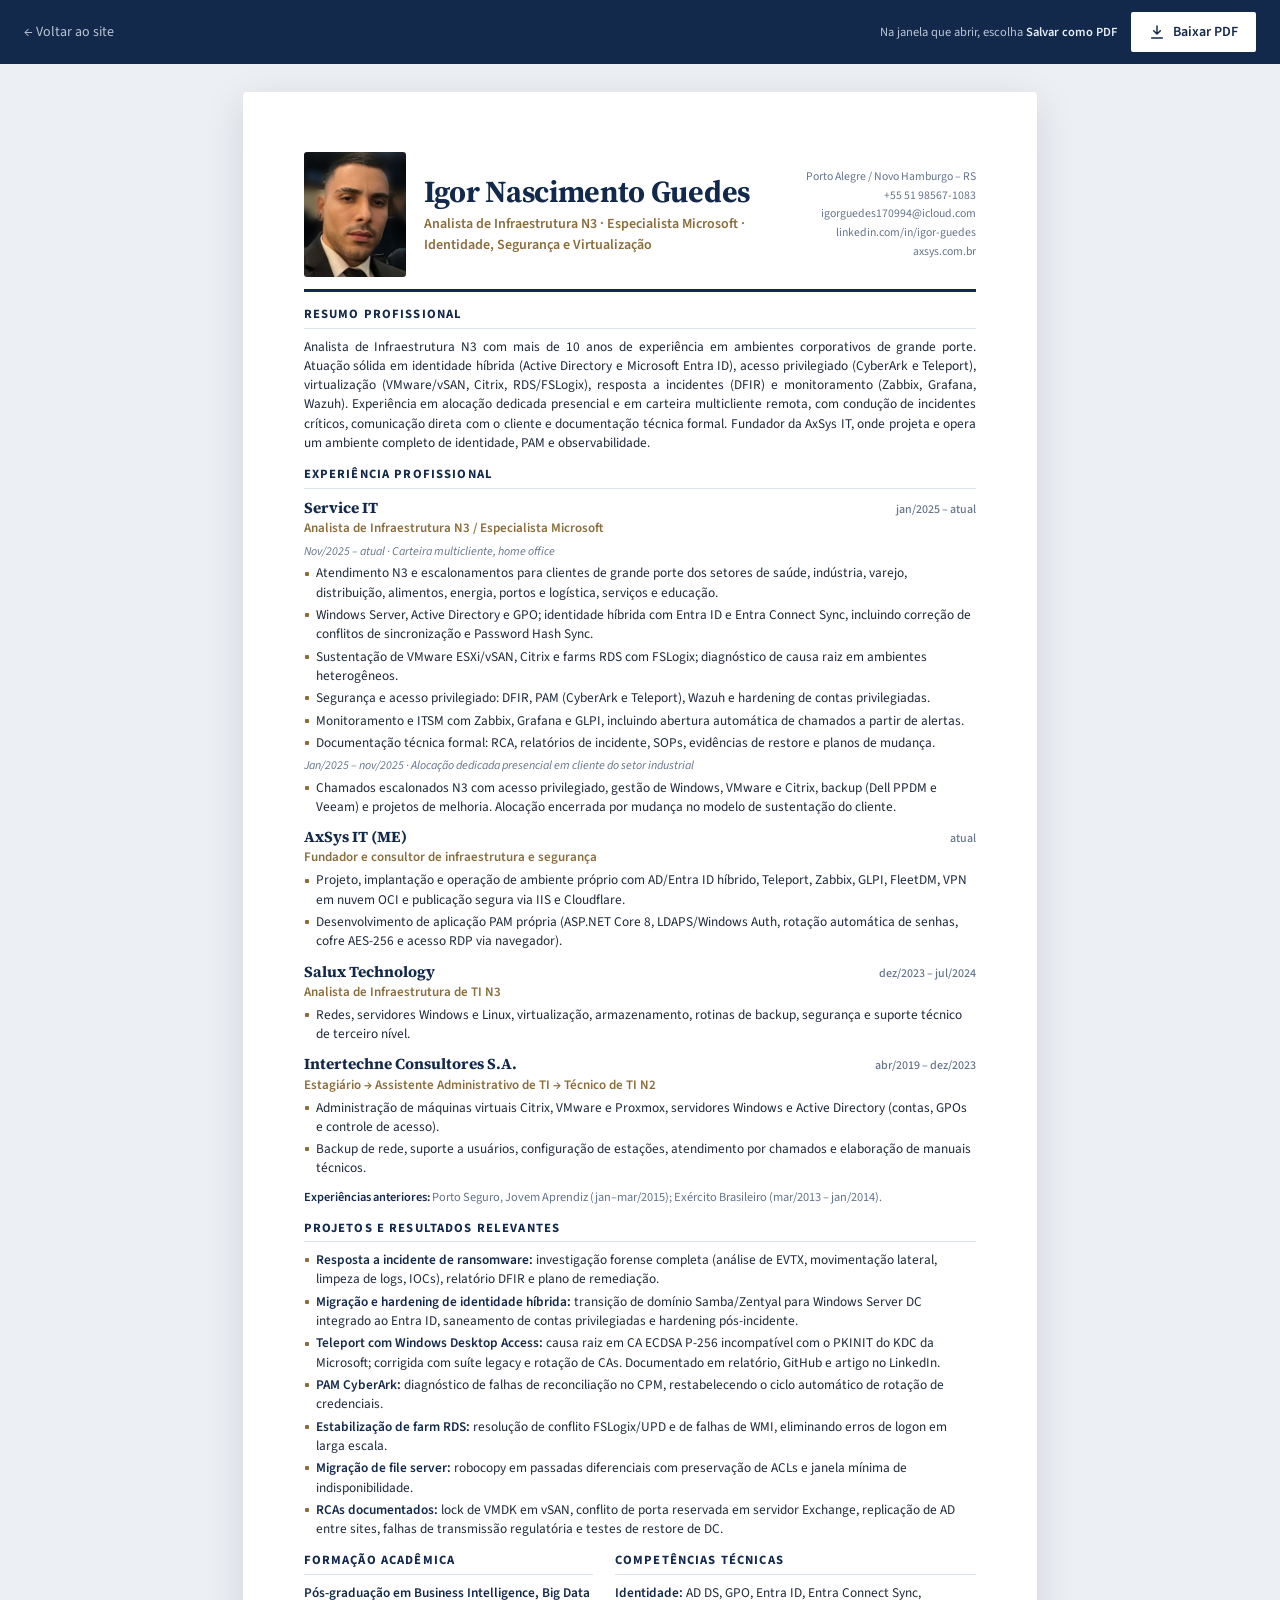
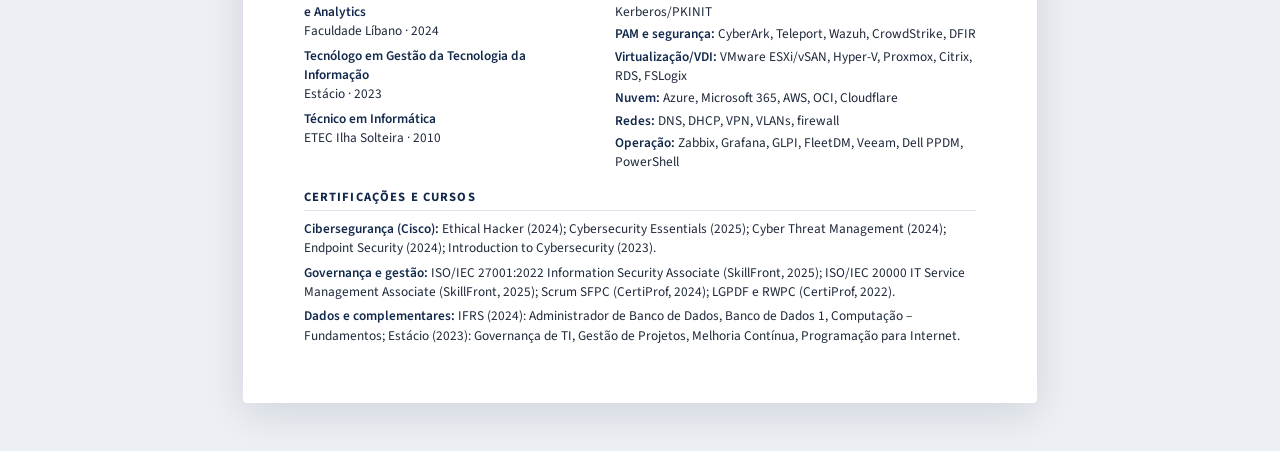
==== curriculo.html @ 76b5b5c8 "Site pessoal e currículo online Co-Authored-By: Claude Opus 5.5 <noreply@anthropic.com> Claude-Sessi" ====
<!DOCTYPE html>
<html lang="pt-BR">
<head>
<meta charset="utf-8">
<meta name="viewport" content="width=device-width, initial-scale=1">
<title>Curriculo-Igor-Nascimento-Guedes</title>
<meta name="description" content="Currículo de Igor Nascimento Guedes, Analista de Infraestrutura N3 e Especialista Microsoft.">
<meta name="author" content="Igor Nascimento Guedes">
<link rel="icon" href="favicon.ico" sizes="any">
<link rel="icon" href="assets/favicon.svg" type="image/svg+xml">
<link rel="apple-touch-icon" href="assets/apple-touch-icon.png">
<link rel="preconnect" href="https://fonts.googleapis.com">
<link rel="preconnect" href="https://fonts.gstatic.com" crossorigin>
<link href="https://fonts.googleapis.com/css2?family=Source+Sans+3:wght@400;500;600;700&family=Source+Serif+4:opsz,wght@8..60,600;8..60,700&display=swap" rel="stylesheet">
<link rel="stylesheet" href="assets/cv.css">
</head>
<body>

<div class="toolbar no-print">
  <a href="index.html" class="tb-back">← Voltar ao site</a>
  <div class="tb-actions">
    <span class="tb-hint">Na janela que abrir, escolha <strong>Salvar como PDF</strong></span>
    <button type="button" class="tb-btn" id="btn-pdf">
      <svg viewBox="0 0 24 24" aria-hidden="true"><path d="M12 3v12m0 0-5-5m5 5 5-5M4 21h16"/></svg>
      Baixar PDF
    </button>
  </div>
</div>

<main class="page">

  <header class="cv-head">
    <img class="cv-photo" src="assets/foto-cv.jpg" alt="Foto de Igor Nascimento Guedes" onerror="this.remove()">
    <div class="cv-name">
      <h1>Igor Nascimento Guedes</h1>
      <p class="cv-title">Analista de Infraestrutura N3 · Especialista Microsoft · Identidade, Segurança e Virtualização</p>
    </div>
    <ul class="cv-contact">
      <li>Porto Alegre / Novo Hamburgo – RS</li>
      <li><a href="tel:+5551985671083">+55 51 98567-1083</a></li>
      <li><a href="mailto:igorguedes170994@icloud.com">igorguedes170994@icloud.com</a></li>
      <li><a href="https://www.linkedin.com/in/igor-guedes/">linkedin.com/in/igor-guedes</a></li>
      <li><a href="https://axsys.com.br">axsys.com.br</a></li>
    </ul>
  </header>

  <section>
    <h2>Resumo profissional</h2>
    <p class="summary">Analista de Infraestrutura N3 com mais de 10 anos de experiência em ambientes corporativos de grande porte. Atuação sólida em identidade híbrida (Active Directory e Microsoft Entra ID), acesso privilegiado (CyberArk e Teleport), virtualização (VMware/vSAN, Citrix, RDS/FSLogix), resposta a incidentes (DFIR) e monitoramento (Zabbix, Grafana, Wazuh). Experiência em alocação dedicada presencial e em carteira multicliente remota, com condução de incidentes críticos, comunicação direta com o cliente e documentação técnica formal. Fundador da AxSys IT, onde projeta e opera um ambiente completo de identidade, PAM e observabilidade.</p>
  </section>

  <section>
    <h2>Experiência profissional</h2>

    <div class="job">
      <div class="job-row"><h3>Service IT</h3><span class="date">jan/2025 – atual</span></div>
      <p class="role">Analista de Infraestrutura N3 / Especialista Microsoft</p>
      <p class="sub">Nov/2025 – atual · Carteira multicliente, home office</p>
      <ul>
        <li>Atendimento N3 e escalonamentos para clientes de grande porte dos setores de saúde, indústria, varejo, distribuição, alimentos, energia, portos e logística, serviços e educação.</li>
        <li>Windows Server, Active Directory e GPO; identidade híbrida com Entra ID e Entra Connect Sync, incluindo correção de conflitos de sincronização e Password Hash Sync.</li>
        <li>Sustentação de VMware ESXi/vSAN, Citrix e farms RDS com FSLogix; diagnóstico de causa raiz em ambientes heterogêneos.</li>
        <li>Segurança e acesso privilegiado: DFIR, PAM (CyberArk e Teleport), Wazuh e hardening de contas privilegiadas.</li>
        <li>Monitoramento e ITSM com Zabbix, Grafana e GLPI, incluindo abertura automática de chamados a partir de alertas.</li>
        <li>Documentação técnica formal: RCA, relatórios de incidente, SOPs, evidências de restore e planos de mudança.</li>
      </ul>
      <p class="sub">Jan/2025 – nov/2025 · Alocação dedicada presencial em cliente do setor industrial</p>
      <ul>
        <li>Chamados escalonados N3 com acesso privilegiado, gestão de Windows, VMware e Citrix, backup (Dell PPDM e Veeam) e projetos de melhoria. Alocação encerrada por mudança no modelo de sustentação do cliente.</li>
      </ul>
    </div>

    <div class="job">
      <div class="job-row"><h3>AxSys IT (ME)</h3><span class="date">atual</span></div>
      <p class="role">Fundador e consultor de infraestrutura e segurança</p>
      <ul>
        <li>Projeto, implantação e operação de ambiente próprio com AD/Entra ID híbrido, Teleport, Zabbix, GLPI, FleetDM, VPN em nuvem OCI e publicação segura via IIS e Cloudflare.</li>
        <li>Desenvolvimento de aplicação PAM própria (ASP.NET Core 8, LDAPS/Windows Auth, rotação automática de senhas, cofre AES-256 e acesso RDP via navegador).</li>
      </ul>
    </div>

    <div class="job">
      <div class="job-row"><h3>Salux Technology</h3><span class="date">dez/2023 – jul/2024</span></div>
      <p class="role">Analista de Infraestrutura de TI N3</p>
      <ul>
        <li>Redes, servidores Windows e Linux, virtualização, armazenamento, rotinas de backup, segurança e suporte técnico de terceiro nível.</li>
      </ul>
    </div>

    <div class="job">
      <div class="job-row"><h3>Intertechne Consultores S.A.</h3><span class="date">abr/2019 – dez/2023</span></div>
      <p class="role">Estagiário → Assistente Administrativo de TI → Técnico de TI N2</p>
      <ul>
        <li>Administração de máquinas virtuais Citrix, VMware e Proxmox, servidores Windows e Active Directory (contas, GPOs e controle de acesso).</li>
        <li>Backup de rede, suporte a usuários, configuração de estações, atendimento por chamados e elaboração de manuais técnicos.</li>
      </ul>
    </div>

    <p class="earlier"><strong>Experiências anteriores:</strong> Porto Seguro, Jovem Aprendiz (jan–mar/2015); Exército Brasileiro (mar/2013 – jan/2014).</p>
  </section>

  <section>
    <h2>Projetos e resultados relevantes</h2>
    <ul>
      <li><strong>Resposta a incidente de ransomware:</strong> investigação forense completa (análise de EVTX, movimentação lateral, limpeza de logs, IOCs), relatório DFIR e plano de remediação.</li>
      <li><strong>Migração e hardening de identidade híbrida:</strong> transição de domínio Samba/Zentyal para Windows Server DC integrado ao Entra ID, saneamento de contas privilegiadas e hardening pós-incidente.</li>
      <li><strong>Teleport com Windows Desktop Access:</strong> causa raiz em CA ECDSA P-256 incompatível com o PKINIT do KDC da Microsoft; corrigida com suíte legacy e rotação de CAs. Documentado em relatório, GitHub e artigo no LinkedIn.</li>
      <li><strong>PAM CyberArk:</strong> diagnóstico de falhas de reconciliação no CPM, restabelecendo o ciclo automático de rotação de credenciais.</li>
      <li><strong>Estabilização de farm RDS:</strong> resolução de conflito FSLogix/UPD e de falhas de WMI, eliminando erros de logon em larga escala.</li>
      <li><strong>Migração de file server:</strong> robocopy em passadas diferenciais com preservação de ACLs e janela mínima de indisponibilidade.</li>
      <li><strong>RCAs documentados:</strong> lock de VMDK em vSAN, conflito de porta reservada em servidor Exchange, replicação de AD entre sites, falhas de transmissão regulatória e testes de restore de DC.</li>
    </ul>
  </section>

  <section class="cols">
    <div>
      <h2>Formação acadêmica</h2>
      <ul class="plain">
        <li><strong>Pós-graduação em Business Intelligence, Big Data e Analytics</strong><br>Faculdade Líbano · 2024</li>
        <li><strong>Tecnólogo em Gestão da Tecnologia da Informação</strong><br>Estácio · 2023</li>
        <li><strong>Técnico em Informática</strong><br>ETEC Ilha Solteira · 2010</li>
      </ul>
    </div>
    <div>
      <h2>Competências técnicas</h2>
      <ul class="plain skills">
        <li><strong>Identidade:</strong> AD DS, GPO, Entra ID, Entra Connect Sync, Kerberos/PKINIT</li>
        <li><strong>PAM e segurança:</strong> CyberArk, Teleport, Wazuh, CrowdStrike, DFIR</li>
        <li><strong>Virtualização/VDI:</strong> VMware ESXi/vSAN, Hyper-V, Proxmox, Citrix, RDS, FSLogix</li>
        <li><strong>Nuvem:</strong> Azure, Microsoft 365, AWS, OCI, Cloudflare</li>
        <li><strong>Redes:</strong> DNS, DHCP, VPN, VLANs, firewall</li>
        <li><strong>Operação:</strong> Zabbix, Grafana, GLPI, FleetDM, Veeam, Dell PPDM, PowerShell</li>
      </ul>
    </div>
  </section>

  <section>
    <h2>Certificações e cursos</h2>
    <ul class="plain">
      <li><strong>Cibersegurança (Cisco):</strong> Ethical Hacker (2024); Cybersecurity Essentials (2025); Cyber Threat Management (2024); Endpoint Security (2024); Introduction to Cybersecurity (2023).</li>
      <li><strong>Governança e gestão:</strong> ISO/IEC 27001:2022 Information Security Associate (SkillFront, 2025); ISO/IEC 20000 IT Service Management Associate (SkillFront, 2025); Scrum SFPC (CertiProf, 2024); LGPDF e RWPC (CertiProf, 2022).</li>
      <li><strong>Dados e complementares:</strong> IFRS (2024): Administrador de Banco de Dados, Banco de Dados 1, Computação – Fundamentos; Estácio (2023): Governança de TI, Gestão de Projetos, Melhoria Contínua, Programação para Internet.</li>
    </ul>
  </section>

</main>

<script>
  document.getElementById('btn-pdf').addEventListener('click', function () { window.print(); });
</script>
</body>
</html>
---- assets/cv.css ----
:root {
  --navy: #13294b;
  --accent: #8a6d3b;
  --text: #1e293b;
  --muted: #64748b;
  --line: #dbe3ec;
  --font: "Source Sans 3", "Segoe UI", Roboto, Arial, sans-serif;
  --serif: "Source Serif 4", Georgia, serif;
}
* { box-sizing: border-box; }
body { margin: 0; font-family: var(--font); color: var(--text); background: #eceff3; -webkit-font-smoothing: antialiased; }
a { color: inherit; text-decoration: none; }
ul { margin: 0; padding: 0; list-style: none; }
p { margin: 0; }
h1, h2, h3 { margin: 0; }

/* Toolbar */
.toolbar {
  position: sticky; top: 0; z-index: 10;
  display: flex; justify-content: space-between; align-items: center; gap: 12px; flex-wrap: wrap;
  padding: 12px 24px; background: #13294b; color: #e6edf7;
}
.tb-back { font-size: 14px; color: #b8c4d4; }
.tb-back:hover { color: #fff; }
.tb-actions { display: flex; align-items: center; gap: 14px; }
.tb-hint { font-size: 12.5px; color: #b8c4d4; }
.tb-hint strong { color: #e6edf7; font-weight: 600; }
.tb-btn {
  display: inline-flex; align-items: center; gap: 8px; cursor: pointer;
  padding: 10px 18px; border: 0; border-radius: 2px; font: 600 14px var(--font);
  background: #fff; color: #13294b; transition: background .2s;
}
.tb-btn:hover { background: #e8edf3; }
.tb-btn svg { width: 16px; height: 16px; fill: none; stroke: currentColor; stroke-width: 2.2; stroke-linecap: round; stroke-linejoin: round; }

/* A4 sheet on screen */
.page {
  width: 210mm; max-width: calc(100% - 32px); margin: 28px auto 48px; padding: 16mm 16mm 14mm;
  background: #fff; box-shadow: 0 10px 40px rgba(11, 37, 69, .12); border-radius: 4px;
  font-size: 10pt; line-height: 1.45;
}

.cv-head { display: flex; align-items: center; justify-content: space-between; gap: 18px; padding-bottom: 12px; border-bottom: 3px solid var(--navy); margin-bottom: 4px; }
.cv-head h1 { font-family: var(--serif); font-size: 23pt; color: var(--navy); font-weight: 700; letter-spacing: -.01em; line-height: 1.1; }
.cv-title { color: var(--accent); font-weight: 600; font-size: 10.5pt; margin-top: 6px; max-width: 105mm; }
.cv-contact { text-align: right; font-size: 8.8pt; color: var(--muted); line-height: 1.6; white-space: nowrap; }
.cv-contact a:hover { color: var(--accent); }

section { margin-top: 13px; }
h2 {
  font-size: 9.5pt; text-transform: uppercase; letter-spacing: .09em; color: var(--navy); font-weight: 700;
  padding-bottom: 4px; border-bottom: 1px solid var(--line); margin-bottom: 8px;
}
.summary { text-align: justify; }

.job { margin-bottom: 10px; break-inside: avoid; }
.job-row { display: flex; justify-content: space-between; align-items: baseline; gap: 12px; }
.job h3 { font-family: var(--serif); font-size: 11.5pt; color: var(--navy); font-weight: 700; }
.date { font-size: 9pt; color: var(--muted); white-space: nowrap; font-weight: 500; }
.role { color: var(--accent); font-weight: 600; font-size: 9.8pt; }
.sub { font-size: 9pt; color: var(--muted); font-style: italic; margin-top: 5px; }

section ul:not(.plain) li { position: relative; padding-left: 12px; margin-top: 3px; }
section ul:not(.plain) li::before { content: ""; position: absolute; left: 1px; top: .62em; width: 4px; height: 4px; background: var(--accent); border-radius: 1px; }
.plain li { margin-bottom: 5px; }
.skills li { margin-bottom: 3px; }
strong { color: var(--navy); font-weight: 600; }
.earlier { font-size: 9.3pt; color: var(--muted); margin-top: 4px; }

.cols { display: grid; grid-template-columns: 1fr 1.25fr; gap: 22px; break-inside: avoid; }

@media (max-width: 760px) {
  .page { padding: 22px 18px; font-size: 14px; }
  .cv-head { flex-direction: column; }
  .cv-contact { text-align: left; white-space: normal; }
  .cols { grid-template-columns: 1fr; }
  .job-row { flex-direction: column; gap: 0; }
  .tb-hint { display: none; }
}

/* Print → PDF */
@page { size: A4; margin: 13mm 14mm 12mm; }
@media print {
  body { background: #fff; }
  .no-print { display: none !important; }
  .page { width: auto; max-width: none; margin: 0; padding: 0; box-shadow: none; border-radius: 0; }
  a { color: inherit; }
  h2 { break-after: avoid; }
  section ul li { break-inside: avoid; }
  * { -webkit-print-color-adjust: exact; print-color-adjust: exact; }
}

.cv-photo { width: 27mm; height: 33mm; object-fit: cover; border-radius: 3px; flex: none; }
.cv-name { flex: 1; }
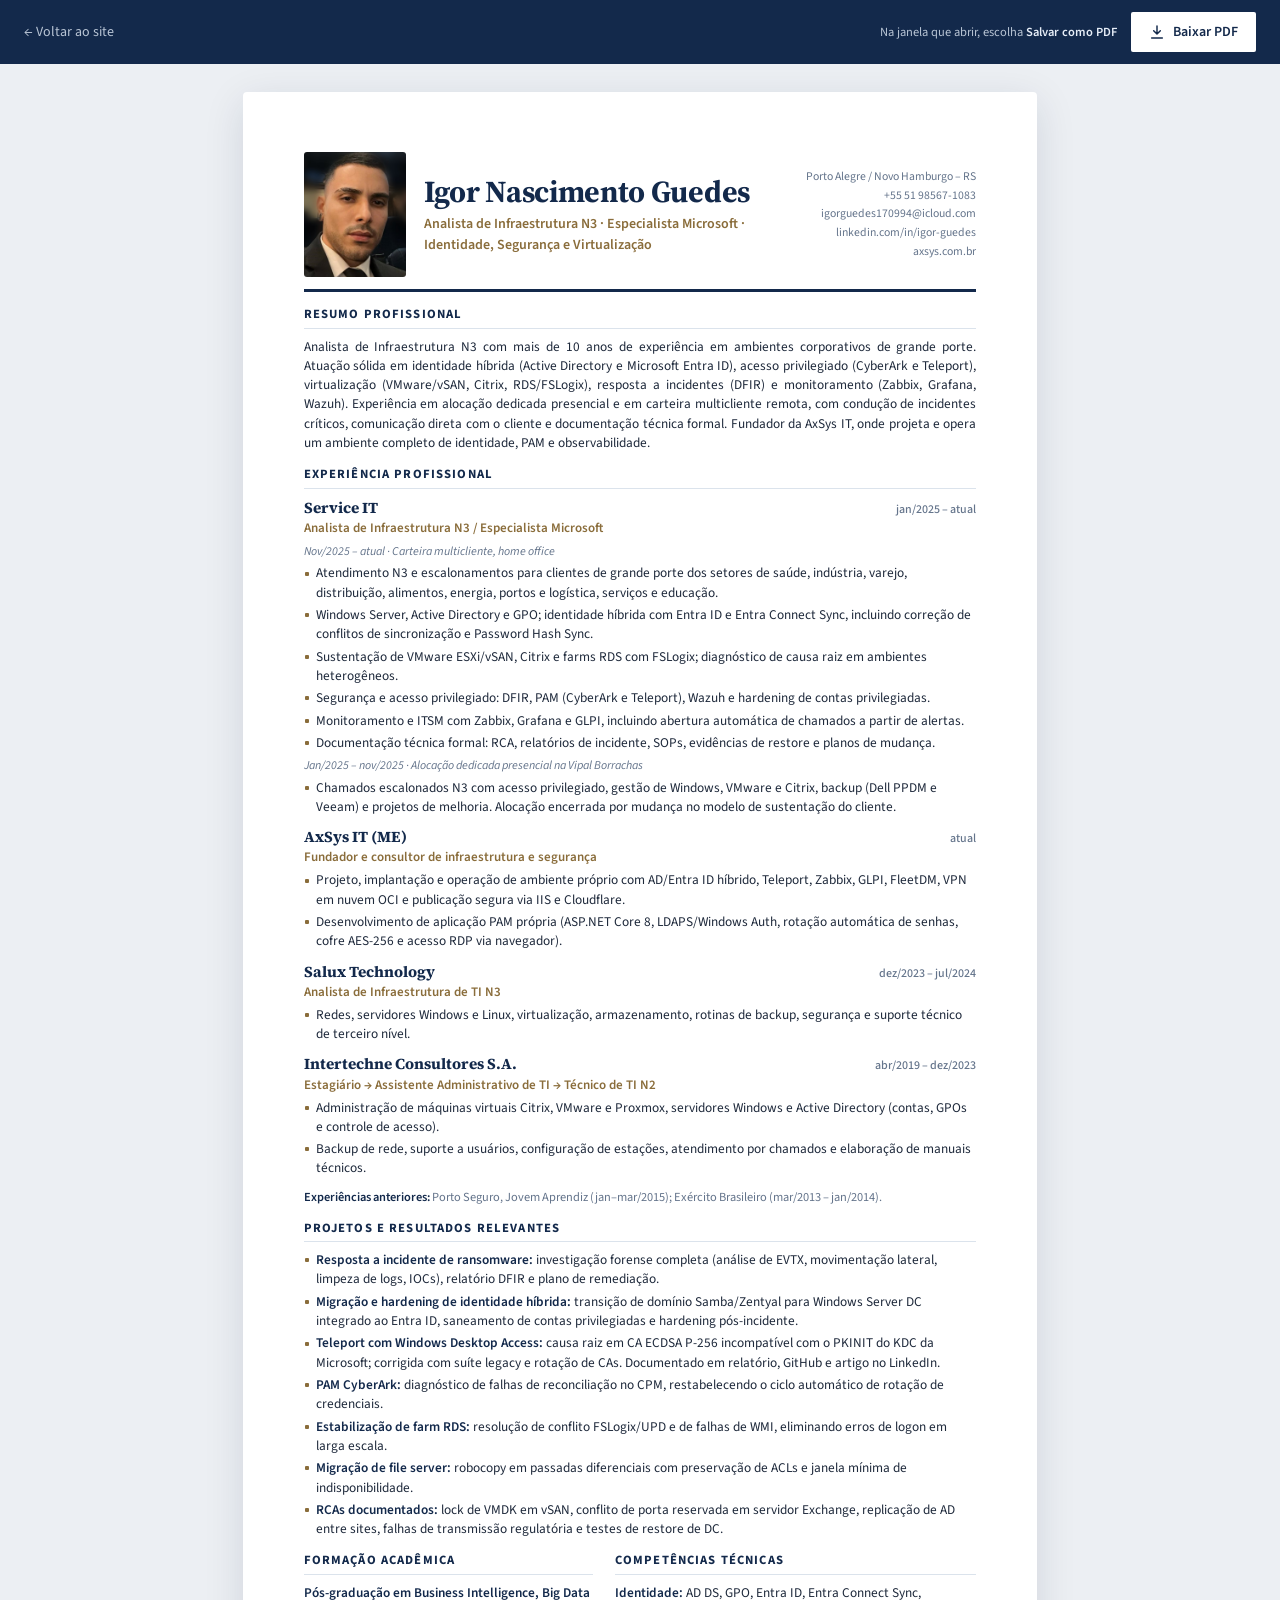
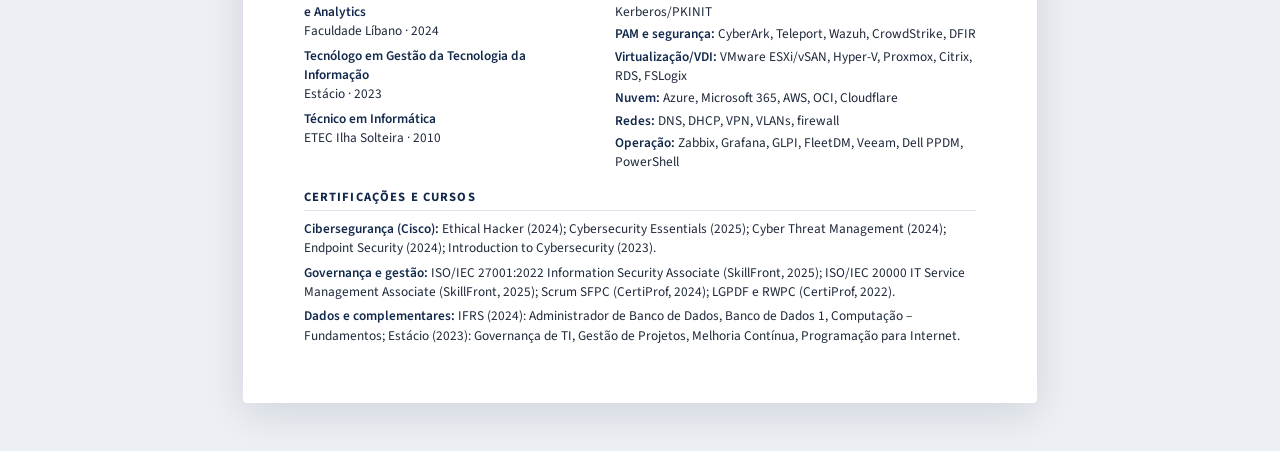
==== commit 18285e2e: "Inclui a alocação na Vipal Borrachas Co-Authored-By: Claude Opus 5.5 <noreply@anthropic.com> Claude-" ====
--- a/curriculo.html
+++ b/curriculo.html
@@ -64,7 +64,7 @@
         <li>Monitoramento e ITSM com Zabbix, Grafana e GLPI, incluindo abertura automática de chamados a partir de alertas.</li>
         <li>Documentação técnica formal: RCA, relatórios de incidente, SOPs, evidências de restore e planos de mudança.</li>
       </ul>
-      <p class="sub">Jan/2025 – nov/2025 · Alocação dedicada presencial em cliente do setor industrial</p>
+      <p class="sub">Jan/2025 – nov/2025 · Alocação dedicada presencial na Vipal Borrachas</p>
       <ul>
         <li>Chamados escalonados N3 com acesso privilegiado, gestão de Windows, VMware e Citrix, backup (Dell PPDM e Veeam) e projetos de melhoria. Alocação encerrada por mudança no modelo de sustentação do cliente.</li>
       </ul>
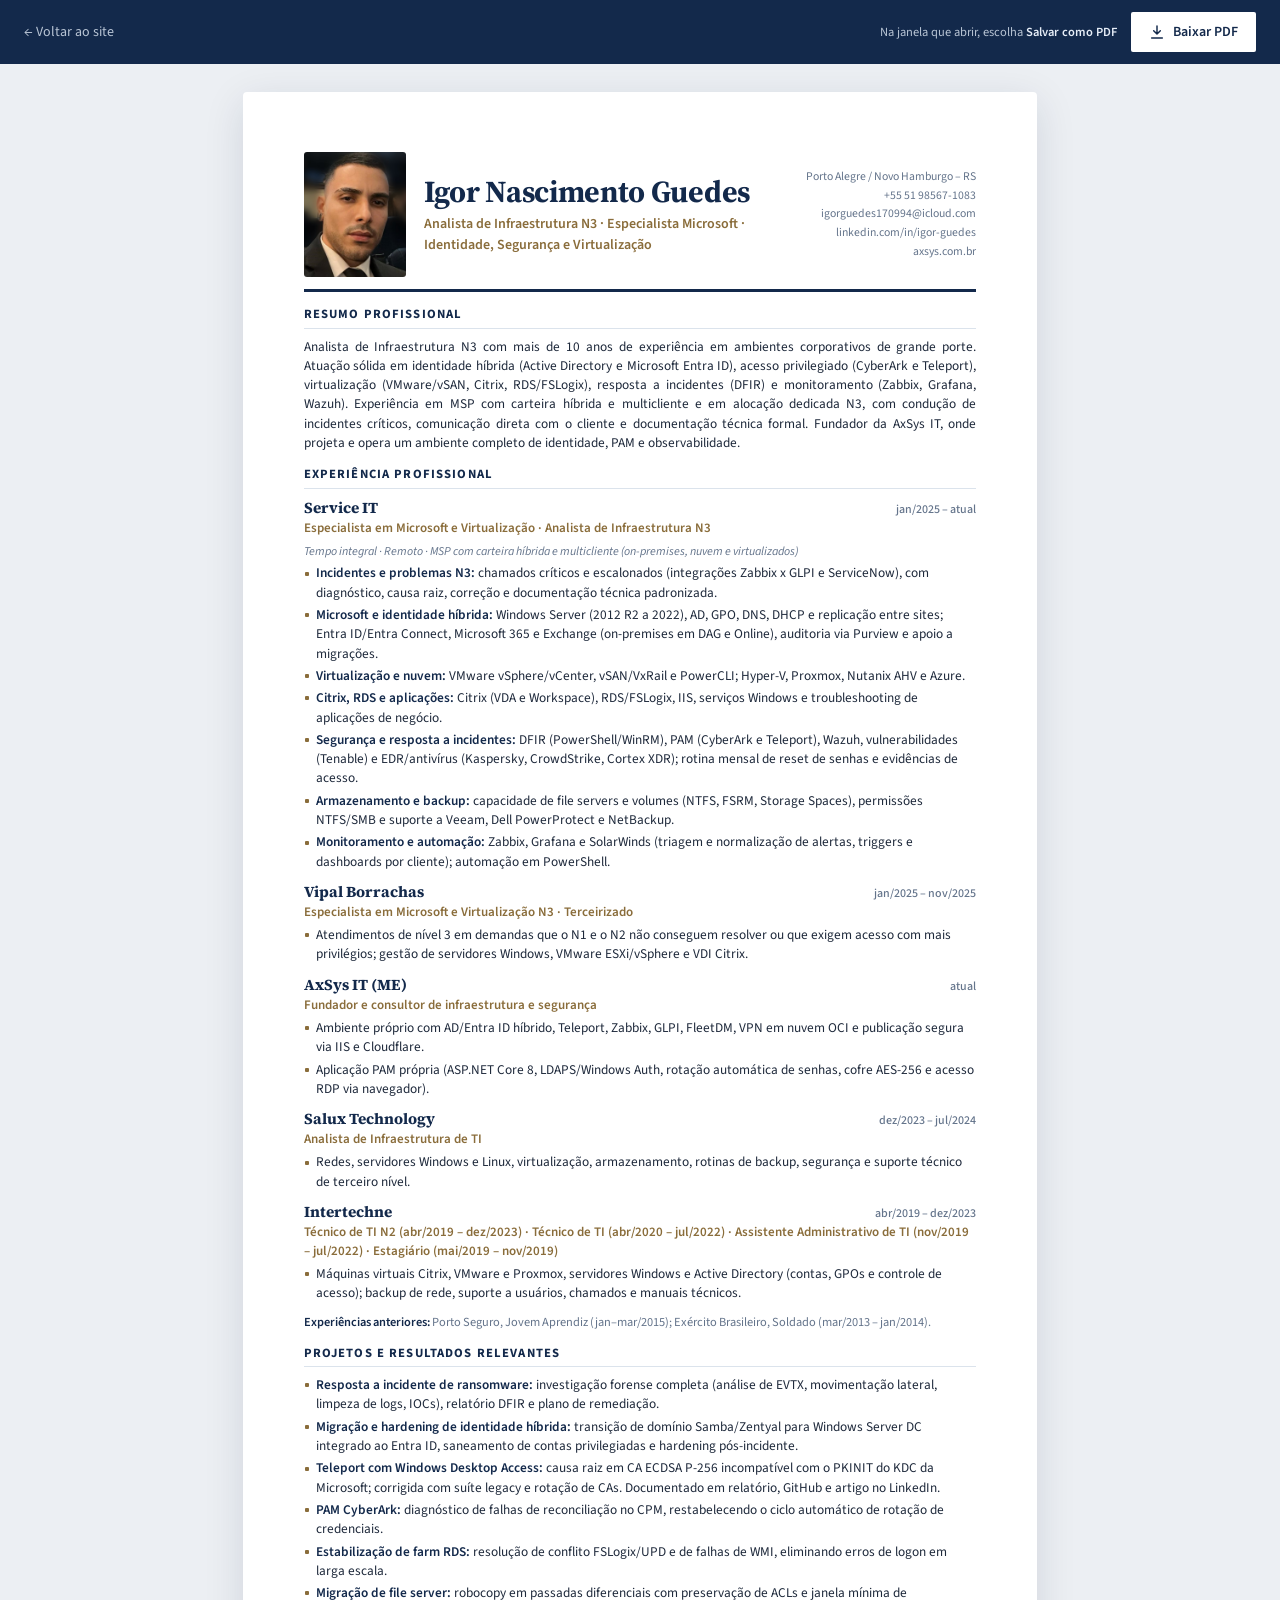
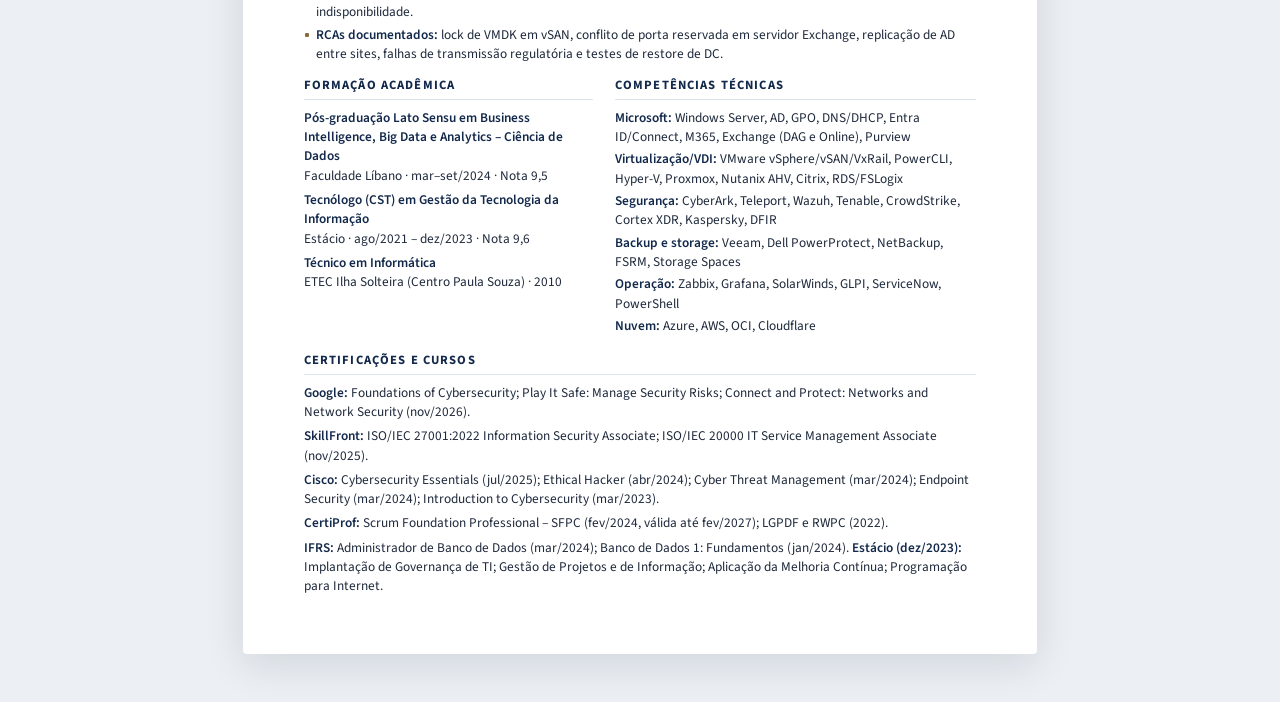
==== commit 3d4e791c: "Alinha experiência, formação e certificações com o LinkedIn - Service IT com os blocos de atuação do" ====
--- a/curriculo.html
+++ b/curriculo.html
@@ -46,7 +46,7 @@
 
   <section>
     <h2>Resumo profissional</h2>
-    <p class="summary">Analista de Infraestrutura N3 com mais de 10 anos de experiência em ambientes corporativos de grande porte. Atuação sólida em identidade híbrida (Active Directory e Microsoft Entra ID), acesso privilegiado (CyberArk e Teleport), virtualização (VMware/vSAN, Citrix, RDS/FSLogix), resposta a incidentes (DFIR) e monitoramento (Zabbix, Grafana, Wazuh). Experiência em alocação dedicada presencial e em carteira multicliente remota, com condução de incidentes críticos, comunicação direta com o cliente e documentação técnica formal. Fundador da AxSys IT, onde projeta e opera um ambiente completo de identidade, PAM e observabilidade.</p>
+    <p class="summary">Analista de Infraestrutura N3 com mais de 10 anos de experiência em ambientes corporativos de grande porte. Atuação sólida em identidade híbrida (Active Directory e Microsoft Entra ID), acesso privilegiado (CyberArk e Teleport), virtualização (VMware/vSAN, Citrix, RDS/FSLogix), resposta a incidentes (DFIR) e monitoramento (Zabbix, Grafana, Wazuh). Experiência em MSP com carteira híbrida e multicliente e em alocação dedicada N3, com condução de incidentes críticos, comunicação direta com o cliente e documentação técnica formal. Fundador da AxSys IT, onde projeta e opera um ambiente completo de identidade, PAM e observabilidade.</p>
   </section>
 
   <section>
@@ -54,19 +54,24 @@
 
     <div class="job">
       <div class="job-row"><h3>Service IT</h3><span class="date">jan/2025 – atual</span></div>
-      <p class="role">Analista de Infraestrutura N3 / Especialista Microsoft</p>
-      <p class="sub">Nov/2025 – atual · Carteira multicliente, home office</p>
+      <p class="role">Especialista em Microsoft e Virtualização · Analista de Infraestrutura N3</p>
+      <p class="sub">Tempo integral · Remoto · MSP com carteira híbrida e multicliente (on-premises, nuvem e virtualizados)</p>
       <ul>
-        <li>Atendimento N3 e escalonamentos para clientes de grande porte dos setores de saúde, indústria, varejo, distribuição, alimentos, energia, portos e logística, serviços e educação.</li>
-        <li>Windows Server, Active Directory e GPO; identidade híbrida com Entra ID e Entra Connect Sync, incluindo correção de conflitos de sincronização e Password Hash Sync.</li>
-        <li>Sustentação de VMware ESXi/vSAN, Citrix e farms RDS com FSLogix; diagnóstico de causa raiz em ambientes heterogêneos.</li>
-        <li>Segurança e acesso privilegiado: DFIR, PAM (CyberArk e Teleport), Wazuh e hardening de contas privilegiadas.</li>
-        <li>Monitoramento e ITSM com Zabbix, Grafana e GLPI, incluindo abertura automática de chamados a partir de alertas.</li>
-        <li>Documentação técnica formal: RCA, relatórios de incidente, SOPs, evidências de restore e planos de mudança.</li>
+        <li><strong>Incidentes e problemas N3:</strong> chamados críticos e escalonados (integrações Zabbix x GLPI e ServiceNow), com diagnóstico, causa raiz, correção e documentação técnica padronizada.</li>
+        <li><strong>Microsoft e identidade híbrida:</strong> Windows Server (2012 R2 a 2022), AD, GPO, DNS, DHCP e replicação entre sites; Entra ID/Entra Connect, Microsoft 365 e Exchange (on-premises em DAG e Online), auditoria via Purview e apoio a migrações.</li>
+        <li><strong>Virtualização e nuvem:</strong> VMware vSphere/vCenter, vSAN/VxRail e PowerCLI; Hyper-V, Proxmox, Nutanix AHV e Azure.</li>
+        <li><strong>Citrix, RDS e aplicações:</strong> Citrix (VDA e Workspace), RDS/FSLogix, IIS, serviços Windows e troubleshooting de aplicações de negócio.</li>
+        <li><strong>Segurança e resposta a incidentes:</strong> DFIR (PowerShell/WinRM), PAM (CyberArk e Teleport), Wazuh, vulnerabilidades (Tenable) e EDR/antivírus (Kaspersky, CrowdStrike, Cortex XDR); rotina mensal de reset de senhas e evidências de acesso.</li>
+        <li><strong>Armazenamento e backup:</strong> capacidade de file servers e volumes (NTFS, FSRM, Storage Spaces), permissões NTFS/SMB e suporte a Veeam, Dell PowerProtect e NetBackup.</li>
+        <li><strong>Monitoramento e automação:</strong> Zabbix, Grafana e SolarWinds (triagem e normalização de alertas, triggers e dashboards por cliente); automação em PowerShell.</li>
       </ul>
-      <p class="sub">Jan/2025 – nov/2025 · Alocação dedicada presencial na Vipal Borrachas</p>
+    </div>
+
+    <div class="job">
+      <div class="job-row"><h3>Vipal Borrachas</h3><span class="date">jan/2025 – nov/2025</span></div>
+      <p class="role">Especialista em Microsoft e Virtualização N3 · Terceirizado</p>
       <ul>
-        <li>Chamados escalonados N3 com acesso privilegiado, gestão de Windows, VMware e Citrix, backup (Dell PPDM e Veeam) e projetos de melhoria. Alocação encerrada por mudança no modelo de sustentação do cliente.</li>
+        <li>Atendimentos de nível 3 em demandas que o N1 e o N2 não conseguem resolver ou que exigem acesso com mais privilégios; gestão de servidores Windows, VMware ESXi/vSphere e VDI Citrix.</li>
       </ul>
     </div>
 
@@ -74,29 +79,28 @@
       <div class="job-row"><h3>AxSys IT (ME)</h3><span class="date">atual</span></div>
       <p class="role">Fundador e consultor de infraestrutura e segurança</p>
       <ul>
-        <li>Projeto, implantação e operação de ambiente próprio com AD/Entra ID híbrido, Teleport, Zabbix, GLPI, FleetDM, VPN em nuvem OCI e publicação segura via IIS e Cloudflare.</li>
-        <li>Desenvolvimento de aplicação PAM própria (ASP.NET Core 8, LDAPS/Windows Auth, rotação automática de senhas, cofre AES-256 e acesso RDP via navegador).</li>
+        <li>Ambiente próprio com AD/Entra ID híbrido, Teleport, Zabbix, GLPI, FleetDM, VPN em nuvem OCI e publicação segura via IIS e Cloudflare.</li>
+        <li>Aplicação PAM própria (ASP.NET Core 8, LDAPS/Windows Auth, rotação automática de senhas, cofre AES-256 e acesso RDP via navegador).</li>
       </ul>
     </div>
 
     <div class="job">
       <div class="job-row"><h3>Salux Technology</h3><span class="date">dez/2023 – jul/2024</span></div>
-      <p class="role">Analista de Infraestrutura de TI N3</p>
+      <p class="role">Analista de Infraestrutura de TI</p>
       <ul>
         <li>Redes, servidores Windows e Linux, virtualização, armazenamento, rotinas de backup, segurança e suporte técnico de terceiro nível.</li>
       </ul>
     </div>
 
     <div class="job">
-      <div class="job-row"><h3>Intertechne Consultores S.A.</h3><span class="date">abr/2019 – dez/2023</span></div>
-      <p class="role">Estagiário → Assistente Administrativo de TI → Técnico de TI N2</p>
+      <div class="job-row"><h3>Intertechne</h3><span class="date">abr/2019 – dez/2023</span></div>
+      <p class="role">Técnico de TI N2 (abr/2019 – dez/2023) · Técnico de TI (abr/2020 – jul/2022) · Assistente Administrativo de TI (nov/2019 – jul/2022) · Estagiário (mai/2019 – nov/2019)</p>
       <ul>
-        <li>Administração de máquinas virtuais Citrix, VMware e Proxmox, servidores Windows e Active Directory (contas, GPOs e controle de acesso).</li>
-        <li>Backup de rede, suporte a usuários, configuração de estações, atendimento por chamados e elaboração de manuais técnicos.</li>
+        <li>Máquinas virtuais Citrix, VMware e Proxmox, servidores Windows e Active Directory (contas, GPOs e controle de acesso); backup de rede, suporte a usuários, chamados e manuais técnicos.</li>
       </ul>
     </div>
 
-    <p class="earlier"><strong>Experiências anteriores:</strong> Porto Seguro, Jovem Aprendiz (jan–mar/2015); Exército Brasileiro (mar/2013 – jan/2014).</p>
+    <p class="earlier"><strong>Experiências anteriores:</strong> Porto Seguro, Jovem Aprendiz (jan–mar/2015); Exército Brasileiro, Soldado (mar/2013 – jan/2014).</p>
   </section>
 
   <section>
@@ -116,20 +120,20 @@
     <div>
       <h2>Formação acadêmica</h2>
       <ul class="plain">
-        <li><strong>Pós-graduação em Business Intelligence, Big Data e Analytics</strong><br>Faculdade Líbano · 2024</li>
-        <li><strong>Tecnólogo em Gestão da Tecnologia da Informação</strong><br>Estácio · 2023</li>
-        <li><strong>Técnico em Informática</strong><br>ETEC Ilha Solteira · 2010</li>
+        <li><strong>Pós-graduação Lato Sensu em Business Intelligence, Big Data e Analytics – Ciência de Dados</strong><br>Faculdade Líbano · mar–set/2024 · Nota 9,5</li>
+        <li><strong>Tecnólogo (CST) em Gestão da Tecnologia da Informação</strong><br>Estácio · ago/2021 – dez/2023 · Nota 9,6</li>
+        <li><strong>Técnico em Informática</strong><br>ETEC Ilha Solteira (Centro Paula Souza) · 2010</li>
       </ul>
     </div>
     <div>
       <h2>Competências técnicas</h2>
       <ul class="plain skills">
-        <li><strong>Identidade:</strong> AD DS, GPO, Entra ID, Entra Connect Sync, Kerberos/PKINIT</li>
-        <li><strong>PAM e segurança:</strong> CyberArk, Teleport, Wazuh, CrowdStrike, DFIR</li>
-        <li><strong>Virtualização/VDI:</strong> VMware ESXi/vSAN, Hyper-V, Proxmox, Citrix, RDS, FSLogix</li>
-        <li><strong>Nuvem:</strong> Azure, Microsoft 365, AWS, OCI, Cloudflare</li>
-        <li><strong>Redes:</strong> DNS, DHCP, VPN, VLANs, firewall</li>
-        <li><strong>Operação:</strong> Zabbix, Grafana, GLPI, FleetDM, Veeam, Dell PPDM, PowerShell</li>
+        <li><strong>Microsoft:</strong> Windows Server, AD, GPO, DNS/DHCP, Entra ID/Connect, M365, Exchange (DAG e Online), Purview</li>
+        <li><strong>Virtualização/VDI:</strong> VMware vSphere/vSAN/VxRail, PowerCLI, Hyper-V, Proxmox, Nutanix AHV, Citrix, RDS/FSLogix</li>
+        <li><strong>Segurança:</strong> CyberArk, Teleport, Wazuh, Tenable, CrowdStrike, Cortex XDR, Kaspersky, DFIR</li>
+        <li><strong>Backup e storage:</strong> Veeam, Dell PowerProtect, NetBackup, FSRM, Storage Spaces</li>
+        <li><strong>Operação:</strong> Zabbix, Grafana, SolarWinds, GLPI, ServiceNow, PowerShell</li>
+        <li><strong>Nuvem:</strong> Azure, AWS, OCI, Cloudflare</li>
       </ul>
     </div>
   </section>
@@ -137,9 +141,11 @@
   <section>
     <h2>Certificações e cursos</h2>
     <ul class="plain">
-      <li><strong>Cibersegurança (Cisco):</strong> Ethical Hacker (2024); Cybersecurity Essentials (2025); Cyber Threat Management (2024); Endpoint Security (2024); Introduction to Cybersecurity (2023).</li>
-      <li><strong>Governança e gestão:</strong> ISO/IEC 27001:2022 Information Security Associate (SkillFront, 2025); ISO/IEC 20000 IT Service Management Associate (SkillFront, 2025); Scrum SFPC (CertiProf, 2024); LGPDF e RWPC (CertiProf, 2022).</li>
-      <li><strong>Dados e complementares:</strong> IFRS (2024): Administrador de Banco de Dados, Banco de Dados 1, Computação – Fundamentos; Estácio (2023): Governança de TI, Gestão de Projetos, Melhoria Contínua, Programação para Internet.</li>
+      <li><strong>Google:</strong> Foundations of Cybersecurity; Play It Safe: Manage Security Risks; Connect and Protect: Networks and Network Security (nov/2026).</li>
+      <li><strong>SkillFront:</strong> ISO/IEC 27001:2022 Information Security Associate; ISO/IEC 20000 IT Service Management Associate (nov/2025).</li>
+      <li><strong>Cisco:</strong> Cybersecurity Essentials (jul/2025); Ethical Hacker (abr/2024); Cyber Threat Management (mar/2024); Endpoint Security (mar/2024); Introduction to Cybersecurity (mar/2023).</li>
+      <li><strong>CertiProf:</strong> Scrum Foundation Professional – SFPC (fev/2024, válida até fev/2027); LGPDF e RWPC (2022).</li>
+      <li><strong>IFRS:</strong> Administrador de Banco de Dados (mar/2024); Banco de Dados 1: Fundamentos (jan/2024). <strong>Estácio (dez/2023):</strong> Implantação de Governança de TI; Gestão de Projetos e de Informação; Aplicação da Melhoria Contínua; Programação para Internet.</li>
     </ul>
   </section>
 
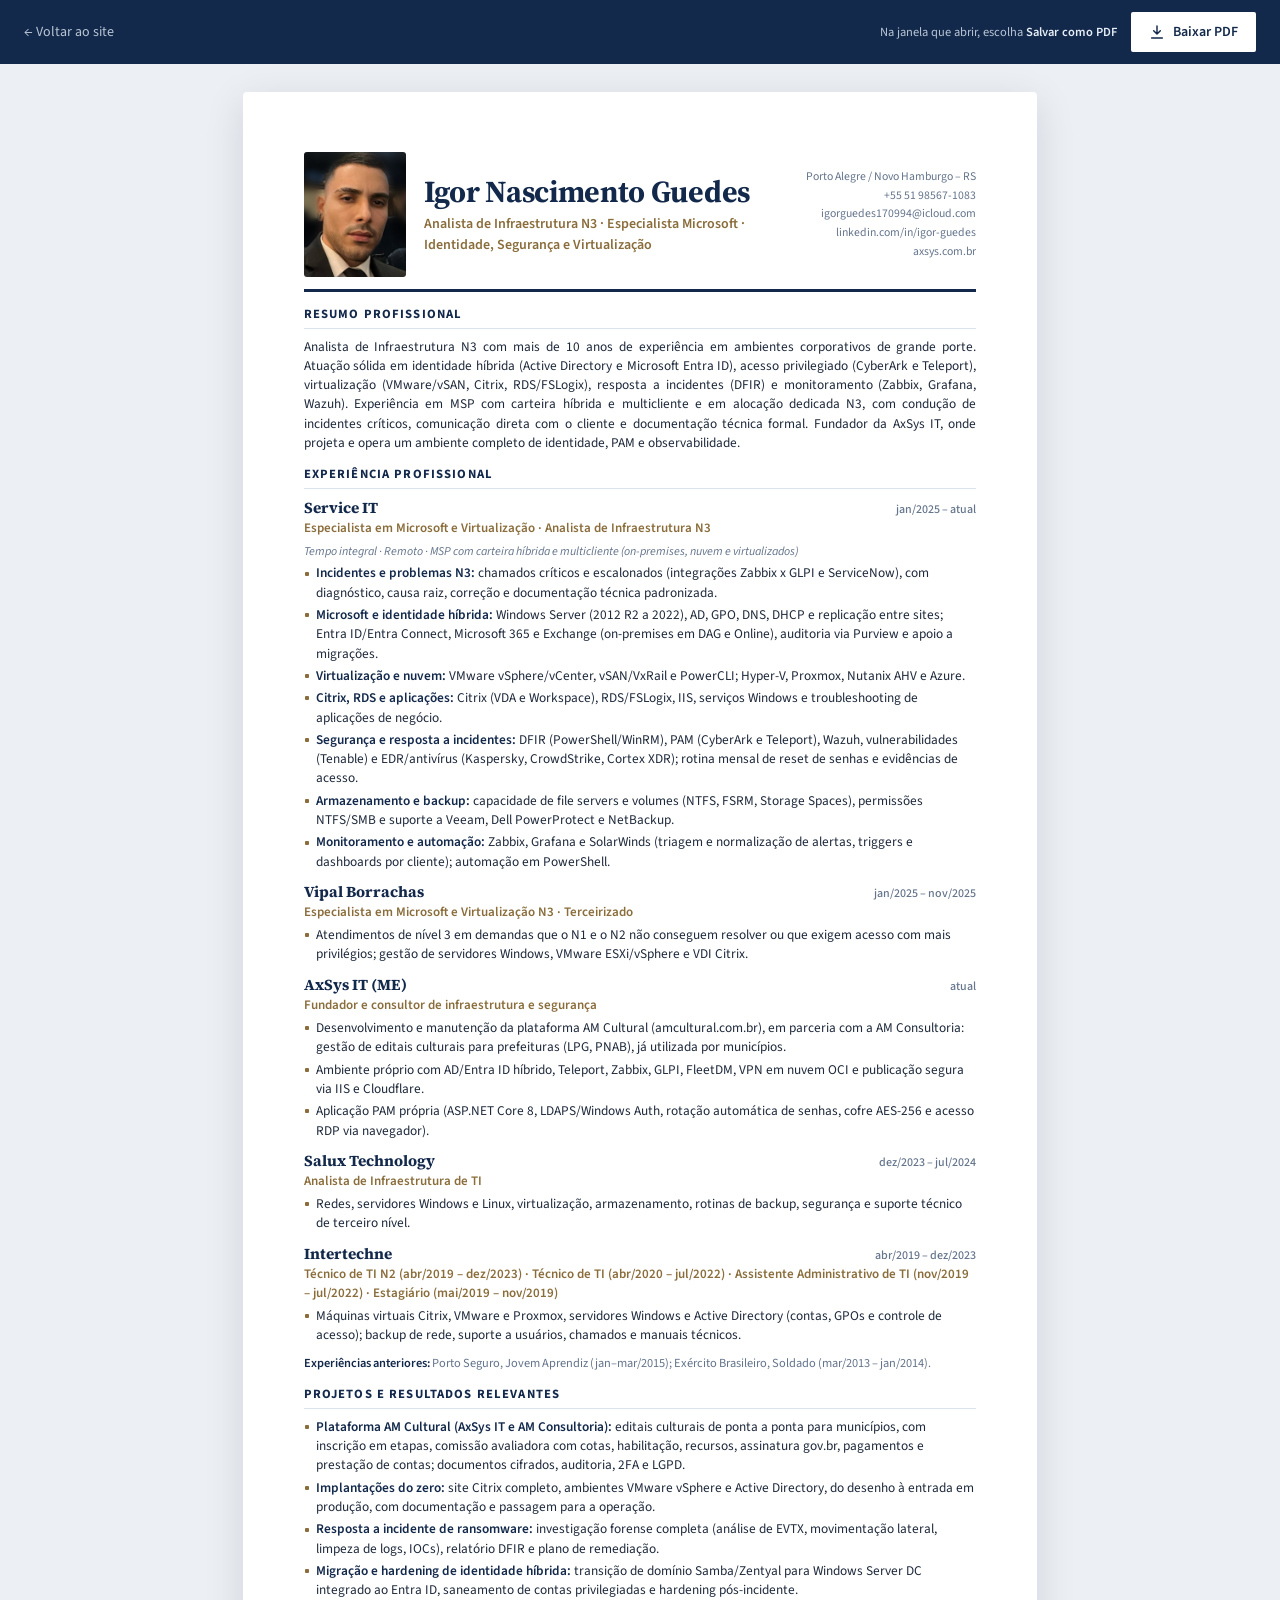
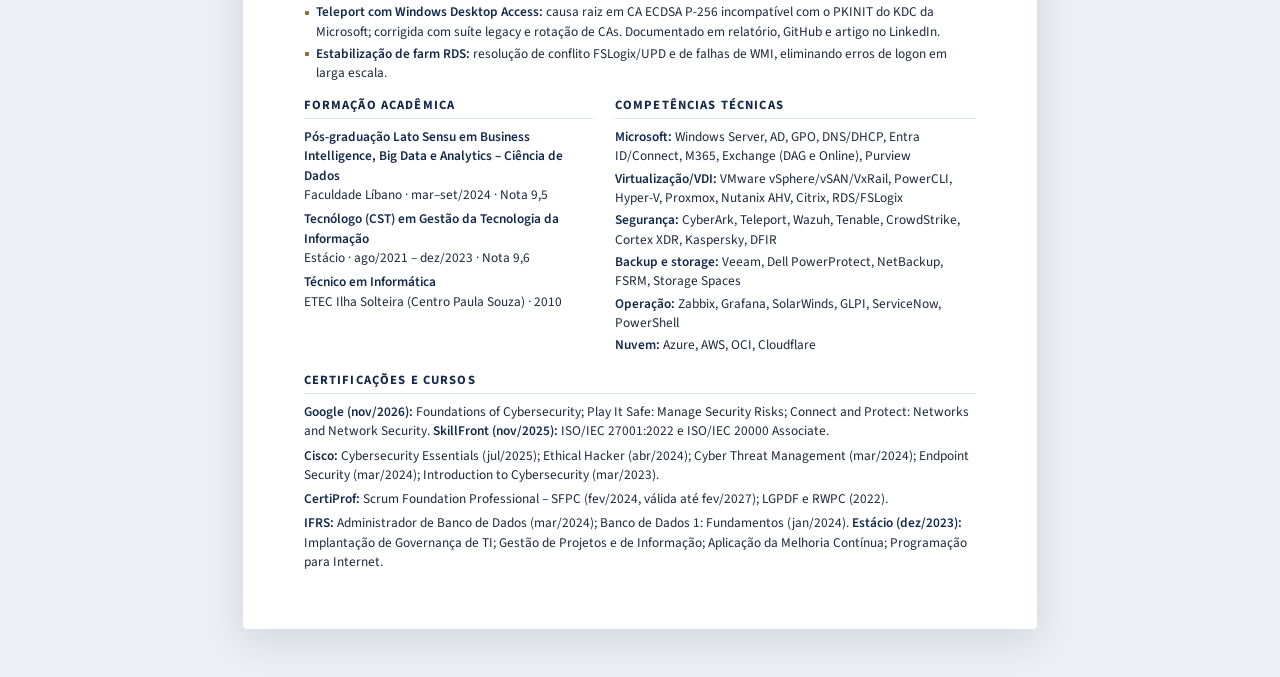
==== commit 96bb95f3: "Inclui plataforma AM Cultural e implantações do zero - AM Cultural (AxSys IT + AM Consultoria) na ex" ====
--- a/curriculo.html
+++ b/curriculo.html
@@ -79,6 +79,7 @@
       <div class="job-row"><h3>AxSys IT (ME)</h3><span class="date">atual</span></div>
       <p class="role">Fundador e consultor de infraestrutura e segurança</p>
       <ul>
+        <li>Desenvolvimento e manutenção da plataforma AM Cultural (amcultural.com.br), em parceria com a AM Consultoria: gestão de editais culturais para prefeituras (LPG, PNAB), já utilizada por municípios.</li>
         <li>Ambiente próprio com AD/Entra ID híbrido, Teleport, Zabbix, GLPI, FleetDM, VPN em nuvem OCI e publicação segura via IIS e Cloudflare.</li>
         <li>Aplicação PAM própria (ASP.NET Core 8, LDAPS/Windows Auth, rotação automática de senhas, cofre AES-256 e acesso RDP via navegador).</li>
       </ul>
@@ -106,13 +107,12 @@
   <section>
     <h2>Projetos e resultados relevantes</h2>
     <ul>
+      <li><strong>Plataforma AM Cultural (AxSys IT e AM Consultoria):</strong> editais culturais de ponta a ponta para municípios, com inscrição em etapas, comissão avaliadora com cotas, habilitação, recursos, assinatura gov.br, pagamentos e prestação de contas; documentos cifrados, auditoria, 2FA e LGPD.</li>
+      <li><strong>Implantações do zero:</strong> site Citrix completo, ambientes VMware vSphere e Active Directory, do desenho à entrada em produção, com documentação e passagem para a operação.</li>
       <li><strong>Resposta a incidente de ransomware:</strong> investigação forense completa (análise de EVTX, movimentação lateral, limpeza de logs, IOCs), relatório DFIR e plano de remediação.</li>
       <li><strong>Migração e hardening de identidade híbrida:</strong> transição de domínio Samba/Zentyal para Windows Server DC integrado ao Entra ID, saneamento de contas privilegiadas e hardening pós-incidente.</li>
       <li><strong>Teleport com Windows Desktop Access:</strong> causa raiz em CA ECDSA P-256 incompatível com o PKINIT do KDC da Microsoft; corrigida com suíte legacy e rotação de CAs. Documentado em relatório, GitHub e artigo no LinkedIn.</li>
-      <li><strong>PAM CyberArk:</strong> diagnóstico de falhas de reconciliação no CPM, restabelecendo o ciclo automático de rotação de credenciais.</li>
       <li><strong>Estabilização de farm RDS:</strong> resolução de conflito FSLogix/UPD e de falhas de WMI, eliminando erros de logon em larga escala.</li>
-      <li><strong>Migração de file server:</strong> robocopy em passadas diferenciais com preservação de ACLs e janela mínima de indisponibilidade.</li>
-      <li><strong>RCAs documentados:</strong> lock de VMDK em vSAN, conflito de porta reservada em servidor Exchange, replicação de AD entre sites, falhas de transmissão regulatória e testes de restore de DC.</li>
     </ul>
   </section>
 
@@ -141,8 +141,7 @@
   <section>
     <h2>Certificações e cursos</h2>
     <ul class="plain">
-      <li><strong>Google:</strong> Foundations of Cybersecurity; Play It Safe: Manage Security Risks; Connect and Protect: Networks and Network Security (nov/2026).</li>
-      <li><strong>SkillFront:</strong> ISO/IEC 27001:2022 Information Security Associate; ISO/IEC 20000 IT Service Management Associate (nov/2025).</li>
+      <li><strong>Google (nov/2026):</strong> Foundations of Cybersecurity; Play It Safe: Manage Security Risks; Connect and Protect: Networks and Network Security. <strong>SkillFront (nov/2025):</strong> ISO/IEC 27001:2022 e ISO/IEC 20000 Associate.</li>
       <li><strong>Cisco:</strong> Cybersecurity Essentials (jul/2025); Ethical Hacker (abr/2024); Cyber Threat Management (mar/2024); Endpoint Security (mar/2024); Introduction to Cybersecurity (mar/2023).</li>
       <li><strong>CertiProf:</strong> Scrum Foundation Professional – SFPC (fev/2024, válida até fev/2027); LGPDF e RWPC (2022).</li>
       <li><strong>IFRS:</strong> Administrador de Banco de Dados (mar/2024); Banco de Dados 1: Fundamentos (jan/2024). <strong>Estácio (dez/2023):</strong> Implantação de Governança de TI; Gestão de Projetos e de Informação; Aplicação da Melhoria Contínua; Programação para Internet.</li>
